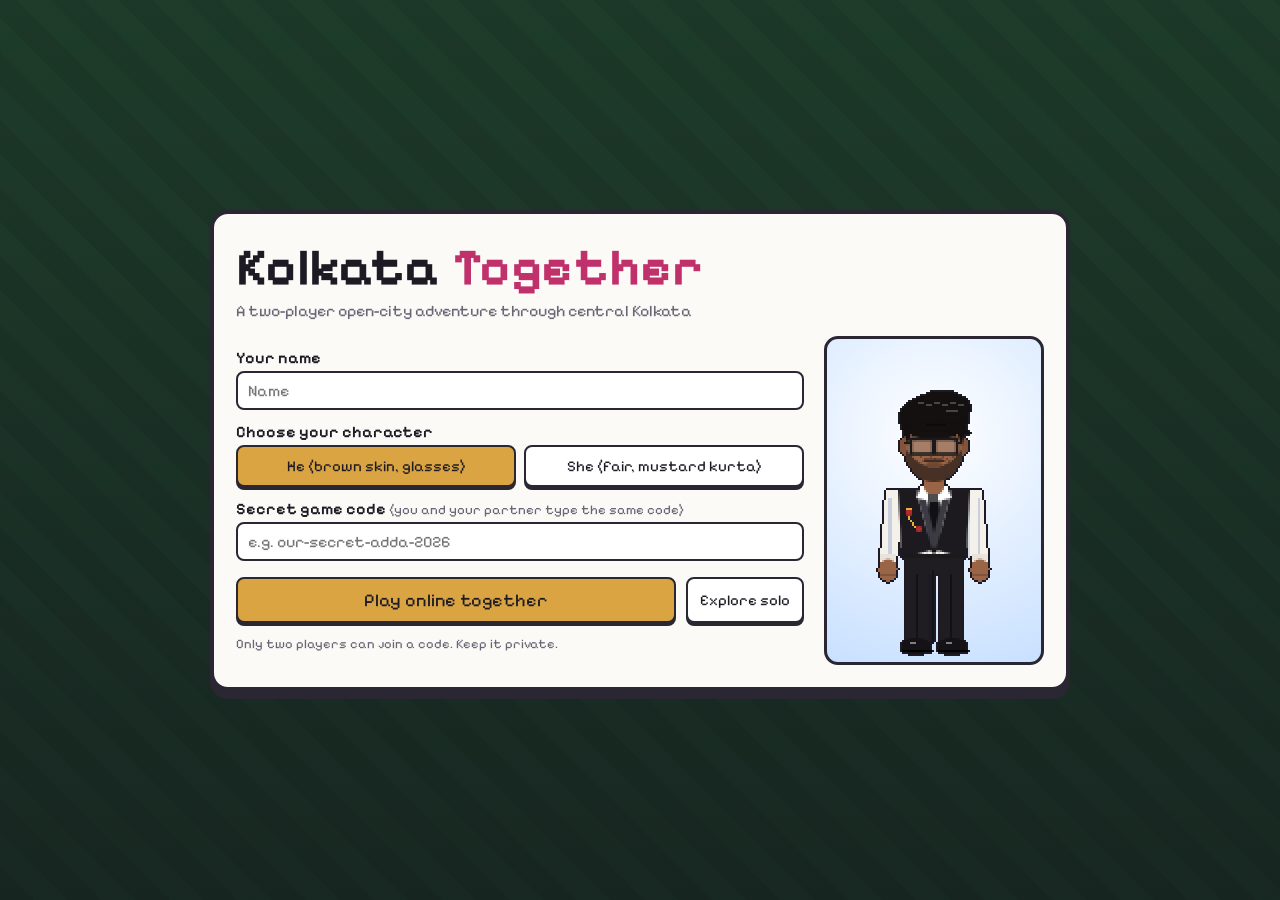
==== index.html @ 5ffae147 "Kolkata Together: two-player open-city game set in central Kolkata Original pixel-art top-down world" ====
<!doctype html>
<html lang="en">
<head>
  <meta charset="utf-8">
  <meta name="viewport" content="width=device-width, initial-scale=1, maximum-scale=1, user-scalable=no, viewport-fit=cover">
  <title>Kolkata Together</title>
  <meta name="theme-color" content="#1d1a24">
  <link rel="preconnect" href="https://fonts.googleapis.com">
  <link href="https://fonts.googleapis.com/css2?family=Pixelify+Sans:wght@400;600;700&display=swap" rel="stylesheet">
  <link rel="stylesheet" href="style.css">
</head>
<body>
  <canvas id="game"></canvas>

  <!-- HUD -->
  <div id="hud" class="hidden">
    <div id="hud-left">
      <div id="hud-money" class="chip">₹0</div>
      <div id="hud-bank" class="chip small">Bank ₹0</div>
      <div id="hud-bars"><div class="bar"><span>❤</span><i id="bar-health"></i></div><div class="bar"><span>🍽</span><i id="bar-hunger"></i></div></div>
      <div id="hud-weapon" class="chip small hidden"></div>
    </div>
    <div id="hud-right">
      <div id="hud-clock" class="chip">10:00</div>
      <div id="hud-wanted"></div>
      <div id="hud-net" class="chip small">offline</div>
    </div>
    <div id="banner" class="hidden"></div>
    <div id="prompt" class="hidden"></div>
    <div id="bigtext" class="hidden"></div>
    <div id="toasts"></div>
    <div id="hud-buttons">
      <button id="btn-phone" title="Phone (P)">📱</button>
      <button id="btn-chat" title="Chat (T)">💬<b id="chat-badge" class="hidden">!</b></button>
      <button id="btn-call" title="Voice call (V)">📞</button>
      <button id="btn-camera" title="Selfie (C)">📷</button>
      <button id="btn-help" title="Controls (H)">❔</button>
    </div>
  </div>

  <!-- dialogue box -->
  <div id="dialog" class="hidden"><div id="dialog-name"></div><div id="dialog-text"></div><div id="dialog-next">▼</div></div>

  <!-- chat -->
  <div id="chat" class="panel hidden">
    <div class="panel-head">Chat with <span id="chat-partner">partner</span><button class="x" data-close="chat">✕</button></div>
    <div id="chat-log"></div>
    <form id="chat-form"><input id="chat-input" maxlength="300" autocomplete="off" placeholder="Type a message…"><button>Send</button></form>
  </div>

  <!-- call bar -->
  <div id="callbar" class="hidden"><span id="call-state">Calling…</span><button id="call-accept" class="hidden">Accept</button><button id="call-mute">Mute</button><button id="call-end" class="danger">Hang up</button></div>

  <!-- generic modal (shops, phone apps, bank, menus …) -->
  <div id="modal" class="hidden"><div id="modal-box"></div></div>

  <!-- lobby -->
  <div id="lobby">
    <div class="lobby-card">
      <h1>Kolkata <span>Together</span></h1>
      <p class="sub">A two-player open-city adventure through central Kolkata</p>
      <div class="lobby-grid">
        <div>
          <label>Your name</label><input id="lob-name" maxlength="16" placeholder="Name">
          <label>Choose your character</label>
          <div id="lob-chars"></div>
          <label>Secret game code <small>(you and your partner type the same code)</small></label>
          <input id="lob-code" maxlength="40" placeholder="e.g. our-secret-adda-2026">
          <div class="lobby-actions"><button id="lob-online" class="primary">Play online together</button><button id="lob-solo">Explore solo</button></div>
          <p class="hint">Only two players can join a code. Keep it private.</p>
        </div>
        <div id="lob-preview"><canvas id="lob-portrait" width="96" height="144"></canvas></div>
      </div>
    </div>
  </div>

  <!-- touch controls -->
  <div id="touch" class="hidden">
    <div id="stick"><div id="knob"></div></div>
    <div id="tbtns"><button data-k="e">E</button><button data-k="f">F</button><button data-k="space">⚡</button><button data-k="shift">Run</button></div>
  </div>

  <script src="vendor/peerjs.min.js"></script>
  <script type="module" src="js/main.js"></script>
</body>
</html>
---- style.css ----
:root {
  --ink: #1d1a24; --paper: #fbfaf6; --line: #2a2733; --accent: #d9a441; --accent2: #c0306a; --blue: #2f6fd0;
  --good: #3a9a4a; --bad: #d42a2a; --muted: #6b6676;
  --font: 'Pixelify Sans', ui-monospace, 'Courier New', monospace;
}
* { box-sizing: border-box; }
html, body { margin: 0; height: 100%; overflow: hidden; background: #101014; color: var(--ink); font-family: var(--font); -webkit-tap-highlight-color: transparent; }
canvas#game { position: fixed; inset: 0; width: 100vw; height: 100vh; image-rendering: pixelated; display: block; touch-action: none; }
button { font-family: var(--font); font-size: 15px; cursor: pointer; border: 2px solid var(--line); background: #fff; color: var(--ink); border-radius: 8px; padding: 6px 12px; box-shadow: 0 3px 0 var(--line); }
button:active { transform: translateY(2px); box-shadow: 0 1px 0 var(--line); }
button.primary { background: var(--accent); }
button.danger { background: #f6c8c8; }
button:disabled { opacity: .45; cursor: default; }
input, select { font-family: var(--font); font-size: 16px; padding: 8px 10px; border: 2px solid var(--line); border-radius: 8px; width: 100%; background: #fff; color: var(--ink); }
.hidden { display: none !important; }

/* ---------- HUD ---------- */
#hud { position: fixed; inset: 0; pointer-events: none; }
#hud-left { position: absolute; left: 12px; top: 12px; display: flex; flex-direction: column; gap: 6px; align-items: flex-start; }
#hud-right { position: absolute; right: 12px; top: 12px; display: flex; flex-direction: column; gap: 6px; align-items: flex-end; }
.chip { background: rgba(251,250,246,.94); border: 2px solid var(--line); border-radius: 10px; padding: 4px 10px; font-size: 20px; font-weight: 700; box-shadow: 0 3px 0 var(--line); }
.chip.small { font-size: 14px; font-weight: 600; }
#hud-money { color: #1f7a3a; }
#hud-bars { display: flex; flex-direction: column; gap: 4px; }
.bar { width: 150px; height: 14px; background: rgba(0,0,0,.45); border: 2px solid var(--line); border-radius: 7px; position: relative; overflow: hidden; }
.bar span { position: absolute; left: 3px; top: -3px; font-size: 11px; z-index: 2; }
.bar i { position: absolute; inset: 0; width: 100%; background: linear-gradient(#ff6a6a, #d42a2a); }
#bar-hunger { background: linear-gradient(#ffd47a, #e8a030); }
#hud-wanted { font-size: 26px; letter-spacing: 2px; text-shadow: 0 2px 0 #000; color: #ffd94a; min-height: 30px; }
#hud-wanted.flash { animation: flash .5s infinite; }
@keyframes flash { 50% { color: #ff4040; } }
#banner { position: absolute; left: 50%; top: 16px; transform: translateX(-50%); background: var(--paper); border: 3px solid var(--line); border-radius: 12px; padding: 6px 20px; font-size: 20px; font-weight: 700; box-shadow: 0 4px 0 var(--line); white-space: nowrap; max-width: 70vw; overflow: hidden; text-overflow: ellipsis; }
#banner small { display: block; font-size: 12px; font-weight: 400; color: var(--muted); text-align: center; }
#prompt { position: absolute; left: 50%; bottom: 120px; transform: translateX(-50%); background: rgba(29,26,36,.9); color: #fff; border-radius: 10px; padding: 6px 14px; font-size: 16px; border: 2px solid #fff; }
#prompt b { background: #fff; color: var(--ink); border-radius: 5px; padding: 0 6px; margin-right: 6px; }
#bigtext { position: absolute; left: 0; right: 0; top: 38%; text-align: center; font-size: clamp(36px, 8vw, 84px); font-weight: 700; color: #fff; text-shadow: 0 4px 0 #000, 0 0 24px rgba(0,0,0,.6); letter-spacing: 3px; }
#bigtext small { display: block; font-size: 20px; letter-spacing: 0; }
#toasts { position: absolute; left: 50%; top: 70px; transform: translateX(-50%); display: flex; flex-direction: column; gap: 6px; align-items: center; }
.toast { background: var(--paper); border: 2px solid var(--line); border-radius: 10px; padding: 5px 14px; font-size: 15px; box-shadow: 0 3px 0 var(--line); animation: pop .25s ease-out; }
@keyframes pop { from { transform: scale(.7); opacity: 0; } }
#hud-buttons { position: absolute; right: 12px; bottom: 12px; display: flex; gap: 8px; pointer-events: auto; }
#hud-buttons button { font-size: 22px; width: 48px; height: 48px; padding: 0; border-radius: 12px; position: relative; }
#chat-badge { position: absolute; top: -6px; right: -6px; background: var(--bad); color: #fff; border-radius: 50%; width: 20px; height: 20px; font-size: 13px; line-height: 20px; }

/* ---------- dialogue (HGSS style) ---------- */
#dialog { position: fixed; left: 50%; bottom: 18px; transform: translateX(-50%); width: min(720px, 94vw); background: var(--paper); border: 4px solid var(--line); border-radius: 14px; padding: 14px 18px 18px; box-shadow: inset 0 0 0 3px #c9d8f0, 0 5px 0 var(--line); font-size: 19px; line-height: 1.4; z-index: 30; }
#dialog-name { position: absolute; top: -16px; left: 16px; background: var(--blue); color: #fff; border: 3px solid var(--line); border-radius: 8px; padding: 0 10px; font-size: 15px; }
#dialog-next { position: absolute; right: 14px; bottom: 6px; animation: bob .6s infinite alternate; color: var(--accent2); }
@keyframes bob { to { transform: translateY(3px); } }

/* ---------- panels ---------- */
.panel { position: fixed; background: var(--paper); border: 3px solid var(--line); border-radius: 14px; box-shadow: 0 5px 0 var(--line); z-index: 25; }
.panel-head { background: var(--blue); color: #fff; padding: 8px 12px; border-radius: 10px 10px 0 0; font-weight: 700; display: flex; justify-content: space-between; align-items: center; }
.x { background: transparent; color: inherit; border: none; box-shadow: none; font-size: 18px; padding: 0 4px; }
#chat { left: 12px; bottom: 12px; width: min(380px, 92vw); height: min(420px, 60vh); display: flex; flex-direction: column; }
#chat-log { flex: 1; overflow-y: auto; padding: 10px; display: flex; flex-direction: column; gap: 6px; }
.msg { max-width: 82%; padding: 6px 10px; border-radius: 12px; border: 2px solid var(--line); font-size: 15px; word-wrap: break-word; }
.msg.me { align-self: flex-end; background: #d8f0c8; }
.msg.them { align-self: flex-start; background: #fff; }
.msg.sys { align-self: center; background: #f0ead8; font-size: 12px; border-style: dashed; }
.msg img { max-width: 100%; border-radius: 8px; image-rendering: pixelated; display: block; margin-top: 4px; }
#chat-form { display: flex; gap: 6px; padding: 8px; border-top: 2px solid var(--line); }
#callbar { position: fixed; top: 64px; left: 50%; transform: translateX(-50%); background: #1f7a3a; color: #fff; border: 3px solid var(--line); border-radius: 14px; padding: 8px 12px; display: flex; gap: 8px; align-items: center; z-index: 26; box-shadow: 0 4px 0 var(--line); }
#callbar button { padding: 4px 10px; font-size: 14px; }

/* ---------- modal ---------- */
#modal { position: fixed; inset: 0; background: rgba(10,8,16,.55); display: flex; align-items: center; justify-content: center; z-index: 40; padding: 10px; }
#modal-box { background: var(--paper); border: 4px solid var(--line); border-radius: 16px; box-shadow: 0 6px 0 var(--line); width: min(980px, 100%); max-height: 96vh; overflow: hidden; display: flex; flex-direction: column; }
.m-head { padding: 10px 16px; background: var(--mh, var(--blue)); color: var(--mhc, #fff); display: flex; justify-content: space-between; align-items: center; font-weight: 700; font-size: 20px; }
.m-head small { font-weight: 400; font-size: 13px; opacity: .85; display: block; }
.m-body { padding: 14px 16px; overflow-y: auto; }
.m-foot { padding: 10px 16px; border-top: 2px solid #e4e0d6; display: flex; gap: 8px; justify-content: flex-end; flex-wrap: wrap; align-items: center; }
.split { display: grid; grid-template-columns: 260px 1fr; gap: 16px; }
@media (max-width: 720px) { .split { grid-template-columns: 1fr; } }
.preview { background: radial-gradient(circle at 50% 35%, #fff 0, #e8f0ff 45%, #c8d8f0 100%); border: 3px solid var(--line); border-radius: 12px; display: flex; align-items: flex-end; justify-content: center; min-height: 330px; position: relative; overflow: hidden; }
.preview canvas { width: 192px; height: 288px; image-rendering: pixelated; }
.preview .floor { position: absolute; bottom: 0; left: 0; right: 0; height: 34px; background: #b8c8e0; border-top: 3px solid var(--line); }
.tabs { display: flex; gap: 6px; flex-wrap: wrap; margin-bottom: 10px; }
.tabs button { padding: 4px 10px; font-size: 14px; }
.tabs button.on { background: var(--accent); }
.items { display: grid; grid-template-columns: repeat(auto-fill, minmax(170px, 1fr)); gap: 8px; }
.item { border: 2px solid var(--line); border-radius: 10px; padding: 8px; background: #fff; cursor: pointer; display: flex; flex-direction: column; gap: 4px; font-size: 14px; }
.item:hover { background: #fff8e6; }
.item.sel { outline: 3px solid var(--accent2); }
.item .sw { height: 22px; border-radius: 6px; border: 2px solid var(--line); display: flex; overflow: hidden; }
.item .sw i { flex: 1; }
.item .price { font-weight: 700; color: #1f7a3a; }
.item .own { color: var(--blue); font-weight: 700; }
.swatches { display: flex; flex-wrap: wrap; gap: 6px; margin: 4px 0 12px; }
.swatches button { width: 34px; height: 34px; padding: 0; border-radius: 50%; }
.swatches button.on { outline: 3px solid var(--accent2); outline-offset: 2px; }
.opt-row { display: flex; flex-wrap: wrap; gap: 6px; margin: 4px 0 12px; }
.opt-row button { font-size: 13px; padding: 4px 9px; }
.opt-row button.on { background: var(--accent); }
h3 { margin: 6px 0 4px; font-size: 16px; }
.menu-list { display: flex; flex-direction: column; gap: 6px; }
.menu-row { display: flex; align-items: center; gap: 10px; padding: 6px 10px; border: 2px dashed rgba(127,127,127,.45); border-radius: 10px; background: rgba(127,127,127,.12); }
.menu-row canvas { width: 64px; height: 48px; image-rendering: pixelated; }
.menu-row .nm { flex: 1; font-size: 16px; }
.menu-row .pr { font-weight: 700; min-width: 64px; text-align: right; }
.scene-wrap { position: relative; background: #000; border: 3px solid var(--line); border-radius: 12px; overflow: hidden; }
.scene-wrap canvas { width: 100%; display: block; image-rendering: pixelated; aspect-ratio: 320 / 200; }
.kv { display: grid; grid-template-columns: auto 1fr; gap: 4px 16px; font-size: 16px; margin-bottom: 12px; }
.kv b { text-align: right; }
.row { display: flex; gap: 8px; flex-wrap: wrap; align-items: center; margin: 8px 0; }
.row input { width: 160px; }
.note { font-size: 13px; color: var(--muted); }

/* ---------- phone ---------- */
.phone { width: min(380px, 94vw); margin: 0 auto; background: #1d1a24; border-radius: 34px; padding: 14px; border: 3px solid #000; }
.phone-screen { background: linear-gradient(160deg, #ffd8a8, #f08fb0 50%, #8a6ad4); border-radius: 24px; min-height: 560px; max-height: 80vh; overflow-y: auto; padding: 14px; position: relative; }
.phone-top { display: flex; justify-content: space-between; color: #fff; font-size: 14px; text-shadow: 0 1px 0 #000; margin-bottom: 12px; }
.apps { display: grid; grid-template-columns: repeat(4, 1fr); gap: 14px 8px; }
.app { display: flex; flex-direction: column; align-items: center; gap: 4px; color: #fff; font-size: 12px; text-shadow: 0 1px 0 #000; cursor: pointer; background: none; border: none; box-shadow: none; padding: 0; }
.app i { font-style: normal; width: 56px; height: 56px; border-radius: 16px; display: flex; align-items: center; justify-content: center; font-size: 28px; border: 2px solid rgba(0,0,0,.4); box-shadow: 0 3px 0 rgba(0,0,0,.35); }
.app-screen { background: #fff; border-radius: 16px; padding: 12px; min-height: 480px; }
.app-screen h2 { margin: 0 0 10px; font-size: 20px; }
.dest { display: flex; justify-content: space-between; align-items: center; padding: 8px; border-bottom: 1px solid #eee; font-size: 15px; gap: 8px; }
.dest button { font-size: 13px; padding: 3px 9px; }
#map-canvas { width: 100%; image-rendering: pixelated; border: 2px solid var(--line); border-radius: 10px; touch-action: none; }

/* ---------- lobby ---------- */
#lobby { position: fixed; inset: 0; z-index: 50; display: flex; align-items: center; justify-content: center; padding: 14px; background:
  linear-gradient(rgba(16,14,24,.55), rgba(16,14,24,.75)), repeating-linear-gradient(45deg, #2a6a3a 0 24px, #2f7440 24px 48px); overflow-y: auto; }
.lobby-card { background: var(--paper); border: 4px solid var(--line); border-radius: 18px; box-shadow: 0 8px 0 var(--line); width: min(860px, 100%); padding: 22px; }
.lobby-card h1 { margin: 0; font-size: clamp(32px, 6vw, 52px); letter-spacing: 1px; }
.lobby-card h1 span { color: var(--accent2); }
.sub { margin: 2px 0 16px; color: var(--muted); }
.lobby-grid { display: grid; grid-template-columns: 1fr 220px; gap: 20px; }
@media (max-width: 640px) { .lobby-grid { grid-template-columns: 1fr; } #lob-preview { order: -1; } }
.lobby-card label { display: block; margin: 12px 0 4px; font-weight: 600; }
.lobby-card label small { font-weight: 400; color: var(--muted); }
#lob-chars { display: flex; gap: 8px; }
#lob-chars button { flex: 1; padding: 10px; }
#lob-chars button.on { background: var(--accent); }
.lobby-actions { display: flex; gap: 10px; margin-top: 16px; flex-wrap: wrap; }
.lobby-actions .primary { flex: 1; font-size: 18px; padding: 10px; }
.hint { font-size: 13px; color: var(--muted); }
#lob-preview { background: radial-gradient(circle at 50% 30%, #fff, #c8e0ff); border: 3px solid var(--line); border-radius: 14px; display: flex; align-items: flex-end; justify-content: center; min-height: 300px; }
#lob-portrait { width: 192px; height: 288px; image-rendering: pixelated; }

/* ---------- touch ---------- */
#touch { position: fixed; inset: 0; pointer-events: none; z-index: 20; }
#stick { position: absolute; left: 22px; bottom: 30px; width: 130px; height: 130px; border-radius: 50%; background: rgba(255,255,255,.18); border: 3px solid rgba(255,255,255,.5); pointer-events: auto; touch-action: none; }
#knob { position: absolute; left: 40px; top: 40px; width: 50px; height: 50px; border-radius: 50%; background: rgba(255,255,255,.7); border: 3px solid var(--line); }
#tbtns { position: absolute; right: 18px; bottom: 76px; display: grid; grid-template-columns: repeat(2, 64px); gap: 10px; pointer-events: auto; }
#tbtns button { height: 56px; font-size: 18px; border-radius: 50%; opacity: .85; touch-action: none; }

.heist-dial { width: 220px; height: 220px; margin: 10px auto; display: block; }
.golf-canvas { width: 100%; image-rendering: pixelated; border: 3px solid var(--line); border-radius: 10px; }

/* ---------- small screens ---------- */
@media (max-width: 640px) {
  .chip { font-size: 15px; padding: 3px 8px; }
  .chip.small { font-size: 12px; }
  .bar { width: 110px; height: 11px; }
  #banner { top: auto; bottom: 236px; font-size: 15px; padding: 4px 12px; max-width: 86vw; }
  #banner small { font-size: 10px; white-space: normal; }
  #hud-buttons { left: 50%; right: auto; transform: translateX(-50%); bottom: 8px; gap: 6px; }
  #hud-buttons button { width: 42px; height: 42px; font-size: 19px; }
  #tbtns { bottom: 66px; grid-template-columns: repeat(2, 58px); gap: 8px; }
  #tbtns button { height: 52px; font-size: 16px; }
  #stick { bottom: 62px; left: 14px; width: 120px; height: 120px; }
  #knob { left: 35px; top: 35px; }
  #prompt { bottom: 200px; font-size: 14px; }
  #dialog { font-size: 16px; bottom: 200px; }
}
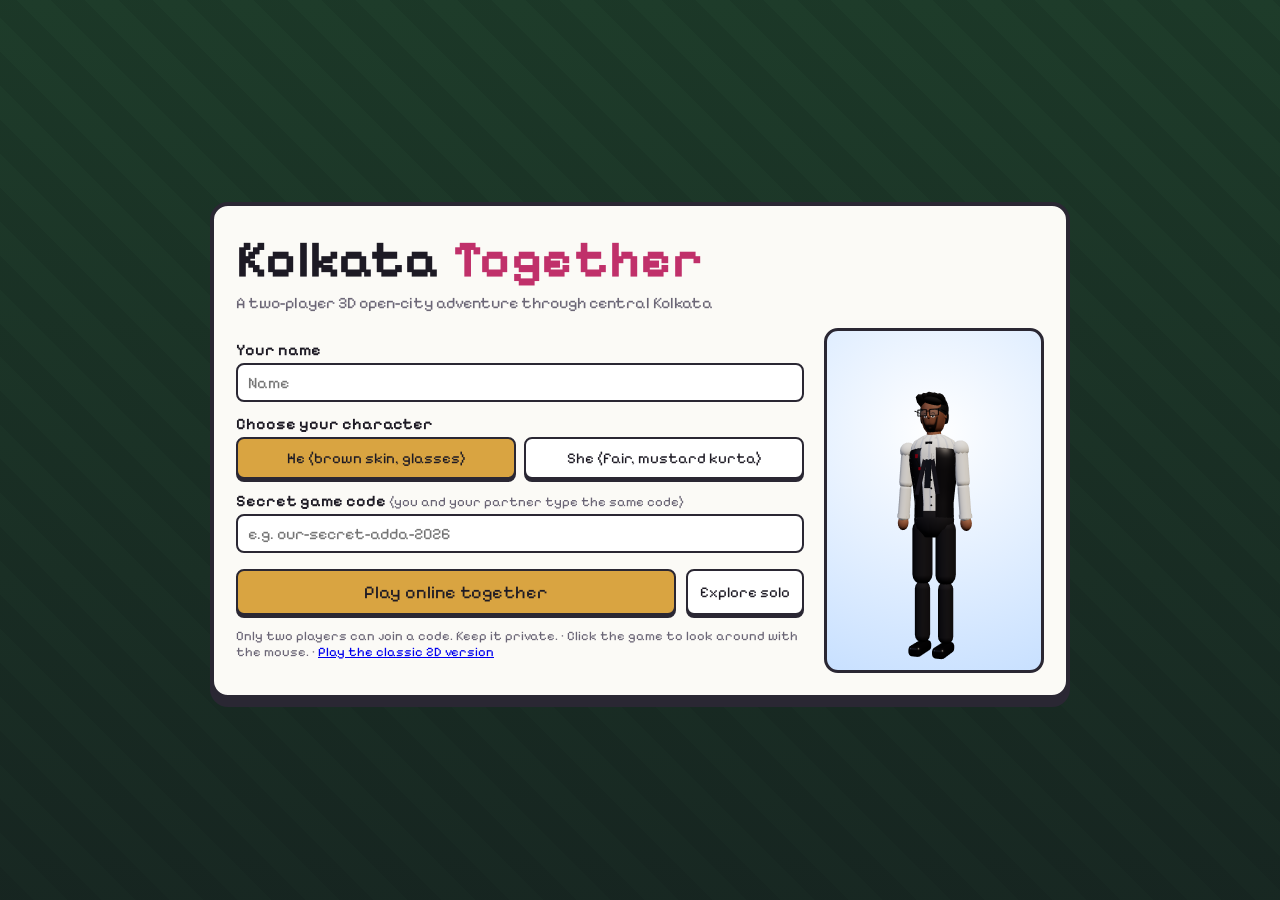
==== commit e88aab84: "Add the 3D version: real-time 3D Kolkata with GTA-style camera - Three.js renderer with physically b" ====
--- a/index.html
+++ b/index.html
@@ -8,9 +8,12 @@
   <link rel="preconnect" href="https://fonts.googleapis.com">
   <link href="https://fonts.googleapis.com/css2?family=Pixelify+Sans:wght@400;600;700&display=swap" rel="stylesheet">
   <link rel="stylesheet" href="style.css">
+  <script type="importmap">{ "imports": { "three": "./vendor/three/three.module.js", "three/addons/": "./vendor/three/addons/" } }</script>
 </head>
 <body>
-  <canvas id="game"></canvas>
+  <canvas id="game" class="three"></canvas>
+  <canvas id="radar" width="200" height="200" class="hidden"></canvas>
+  <div id="ptag" class="tag partner"></div><div id="stag" class="tag speech"></div>
 
   <!-- HUD -->
   <div id="hud" class="hidden">
@@ -58,7 +61,7 @@
   <div id="lobby">
     <div class="lobby-card">
       <h1>Kolkata <span>Together</span></h1>
-      <p class="sub">A two-player open-city adventure through central Kolkata</p>
+      <p class="sub">A two-player 3D open-city adventure through central Kolkata</p>
       <div class="lobby-grid">
         <div>
           <label>Your name</label><input id="lob-name" maxlength="16" placeholder="Name">
@@ -67,7 +70,7 @@
           <label>Secret game code <small>(you and your partner type the same code)</small></label>
           <input id="lob-code" maxlength="40" placeholder="e.g. our-secret-adda-2026">
           <div class="lobby-actions"><button id="lob-online" class="primary">Play online together</button><button id="lob-solo">Explore solo</button></div>
-          <p class="hint">Only two players can join a code. Keep it private.</p>
+          <p class="hint">Only two players can join a code. Keep it private. · Click the game to look around with the mouse. · <a href="classic.html">Play the classic 2D version</a></p>
         </div>
         <div id="lob-preview"><canvas id="lob-portrait" width="96" height="144"></canvas></div>
       </div>
@@ -81,6 +84,6 @@
   </div>
 
   <script src="vendor/peerjs.min.js"></script>
-  <script type="module" src="js/main.js"></script>
+  <script type="module" src="js3d/game3d.js"></script>
 </body>
 </html>
--- a/style.css
+++ b/style.css
@@ -165,3 +165,13 @@
   #prompt { bottom: 200px; font-size: 14px; }
   #dialog { font-size: 16px; bottom: 200px; }
 }
+
+/* ---------- 3D version ---------- */
+canvas#game.three { image-rendering: auto; }
+#radar { position: fixed; left: 14px; bottom: 14px; width: 170px; height: 170px; z-index: 5; filter: drop-shadow(0 3px 6px rgba(0,0,0,.5)); pointer-events: none; }
+.tag { position: fixed; transform: translate(-50%, -100%); pointer-events: none; display: none; z-index: 4; white-space: nowrap; font-family: var(--font); }
+.tag.partner { background: rgba(29,26,36,.82); color: #ffd94a; border: 2px solid #ffd94a; border-radius: 8px; padding: 1px 8px; font-size: 15px; font-weight: 700; }
+.tag.speech { background: #fbfaf6; color: var(--ink); border: 2px solid var(--line); border-radius: 10px; padding: 3px 10px; font-size: 14px; max-width: 260px; white-space: normal; }
+#lob-portrait { width: 192px; height: 288px; image-rendering: auto; }
+.preview canvas { image-rendering: auto; }
+@media (max-width: 640px) { #radar { width: 120px; height: 120px; left: 10px; bottom: 190px; } }
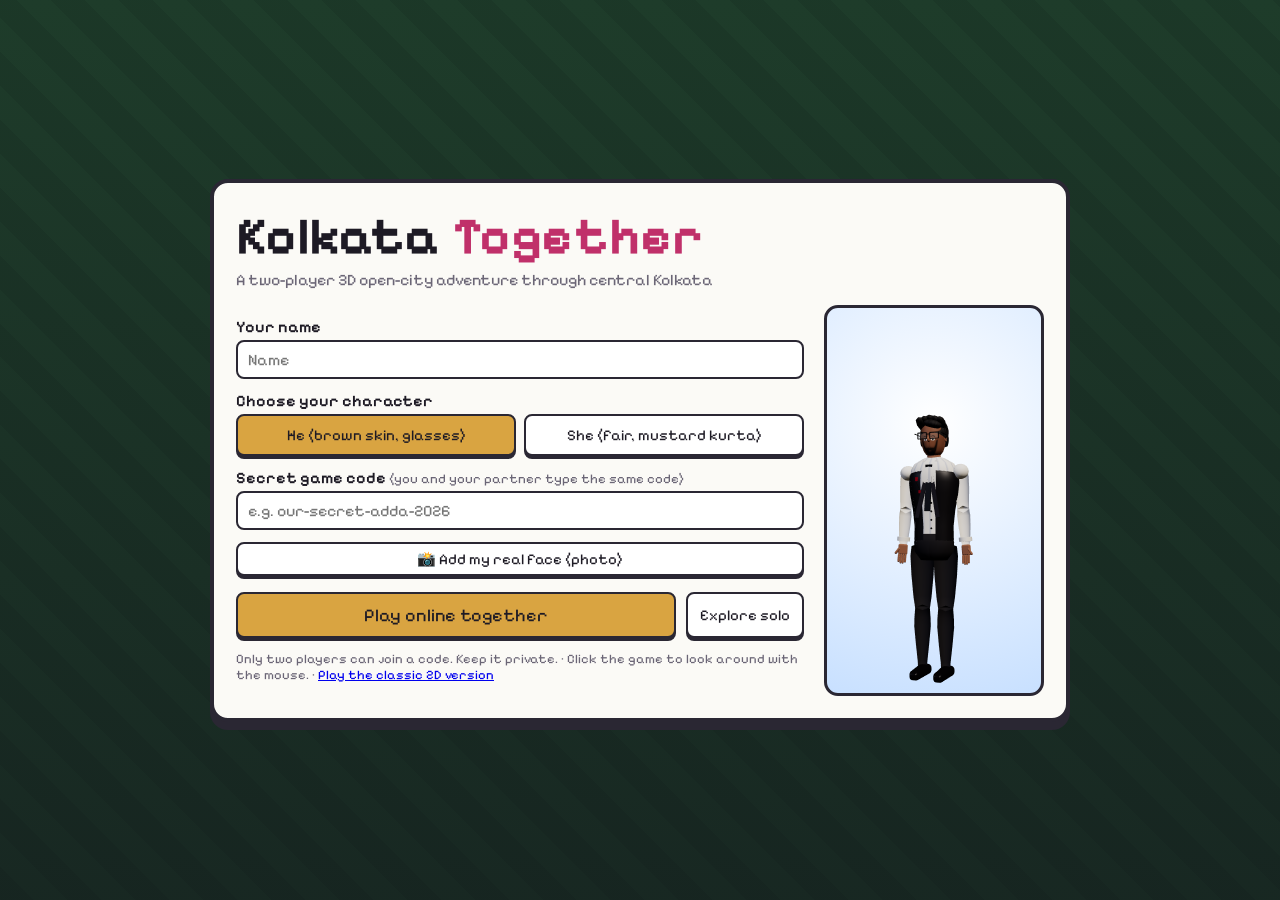
==== commit 1846c14e: "More realistic characters: real photo faces, sculpted bodies, real hair - Players can put their own " ====
--- a/index.html
+++ b/index.html
@@ -69,6 +69,7 @@
           <div id="lob-chars"></div>
           <label>Secret game code <small>(you and your partner type the same code)</small></label>
           <input id="lob-code" maxlength="40" placeholder="e.g. our-secret-adda-2026">
+          <button id="lob-face" style="margin-top:12px;width:100%">📸 Add my real face (photo)</button>
           <div class="lobby-actions"><button id="lob-online" class="primary">Play online together</button><button id="lob-solo">Explore solo</button></div>
           <p class="hint">Only two players can join a code. Keep it private. · Click the game to look around with the mouse. · <a href="classic.html">Play the classic 2D version</a></p>
         </div>
--- a/style.css
+++ b/style.css
@@ -64,7 +64,7 @@
 #callbar button { padding: 4px 10px; font-size: 14px; }
 
 /* ---------- modal ---------- */
-#modal { position: fixed; inset: 0; background: rgba(10,8,16,.55); display: flex; align-items: center; justify-content: center; z-index: 40; padding: 10px; }
+#modal { position: fixed; inset: 0; background: rgba(10,8,16,.55); display: flex; align-items: center; justify-content: center; z-index: 60; padding: 10px; }
 #modal-box { background: var(--paper); border: 4px solid var(--line); border-radius: 16px; box-shadow: 0 6px 0 var(--line); width: min(980px, 100%); max-height: 96vh; overflow: hidden; display: flex; flex-direction: column; }
 .m-head { padding: 10px 16px; background: var(--mh, var(--blue)); color: var(--mhc, #fff); display: flex; justify-content: space-between; align-items: center; font-weight: 700; font-size: 20px; }
 .m-head small { font-weight: 400; font-size: 13px; opacity: .85; display: block; }
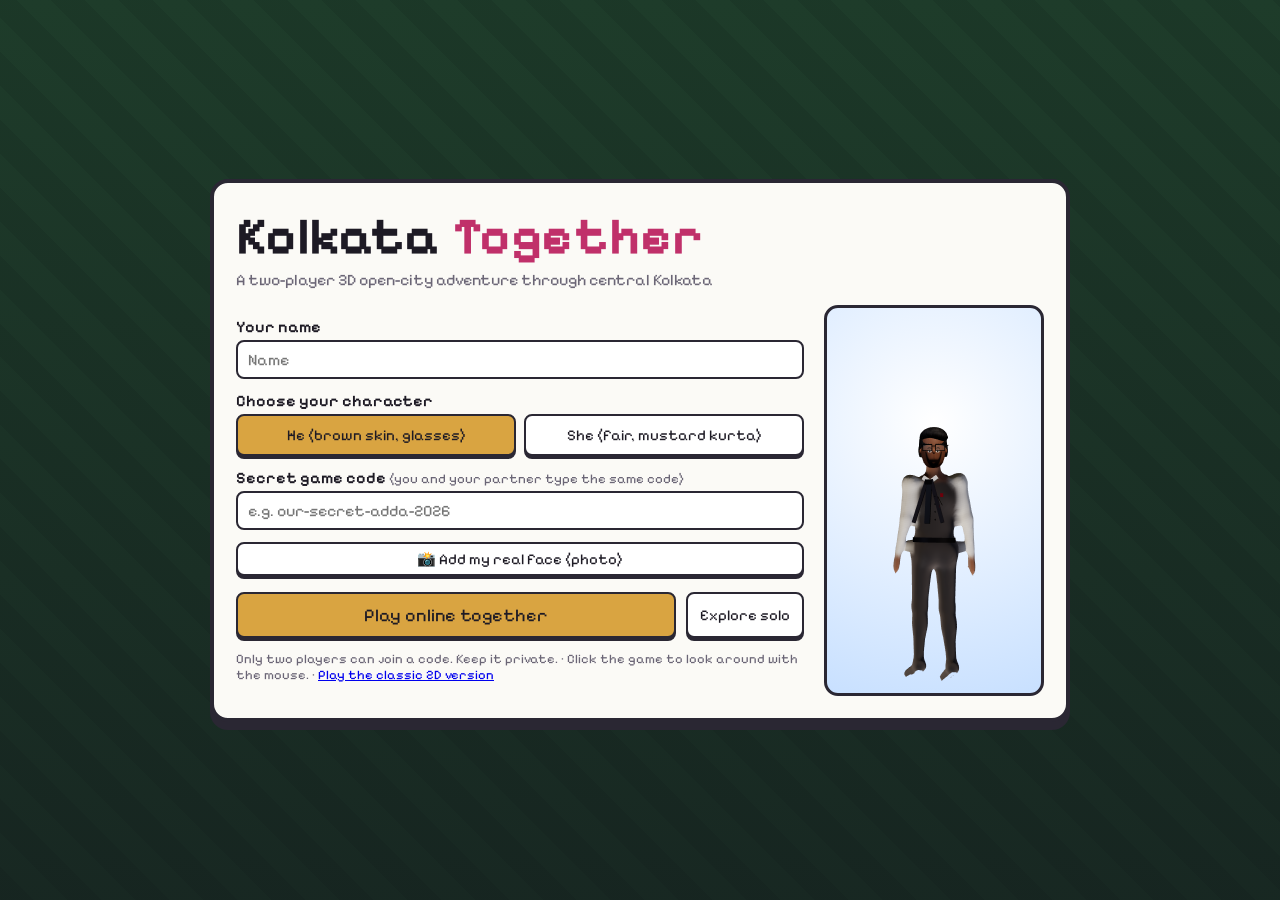
==== commit b0add314: "Smooth animated characters, action menu, helicopters, guns, robberies - New character system: one sm" ====
--- a/index.html
+++ b/index.html
@@ -5,6 +5,10 @@
   <meta name="viewport" content="width=device-width, initial-scale=1, maximum-scale=1, user-scalable=no, viewport-fit=cover">
   <title>Kolkata Together</title>
   <meta name="theme-color" content="#1d1a24">
+  <link rel="manifest" href="manifest.webmanifest">
+  <link rel="icon" href="icon-192.png">
+  <link rel="apple-touch-icon" href="icon-192.png">
+  <meta name="apple-mobile-web-app-capable" content="yes">
   <link rel="preconnect" href="https://fonts.googleapis.com">
   <link href="https://fonts.googleapis.com/css2?family=Pixelify+Sans:wght@400;600;700&display=swap" rel="stylesheet">
   <link rel="stylesheet" href="style.css">
@@ -42,7 +46,7 @@
   </div>
 
   <!-- dialogue box -->
-  <div id="dialog" class="hidden"><div id="dialog-name"></div><div id="dialog-text"></div><div id="dialog-next">▼</div></div>
+  <div id="dialog" class="hidden"><div id="dialog-name"></div><div id="dialog-text"></div><div id="dialog-next">tap to skip</div></div>
 
   <!-- chat -->
   <div id="chat" class="panel hidden">
@@ -81,10 +85,11 @@
   <!-- touch controls -->
   <div id="touch" class="hidden">
     <div id="stick"><div id="knob"></div></div>
-    <div id="tbtns"><button data-k="e">E</button><button data-k="f">F</button><button data-k="space">⚡</button><button data-k="shift">Run</button></div>
+    <div id="tbtns"><button data-k="e" class="abtn">A</button><button data-k="f" class="bbtn">B</button><button data-k="space">⚡</button><button data-k="shift">Run</button></div>
   </div>
 
   <script src="vendor/peerjs.min.js"></script>
   <script type="module" src="js3d/game3d.js"></script>
+  <script>if ('serviceWorker' in navigator) addEventListener('load', () => navigator.serviceWorker.register('sw.js').catch(() => {}));</script>
 </body>
 </html>
--- a/style.css
+++ b/style.css
@@ -175,3 +175,16 @@
 #lob-portrait { width: 192px; height: 288px; image-rendering: auto; }
 .preview canvas { image-rendering: auto; }
 @media (max-width: 640px) { #radar { width: 120px; height: 120px; left: 10px; bottom: 190px; } }
+
+#tbtns .abtn { background: #3ab84a; color: #fff; font-weight: 700; font-size: 22px; }
+#tbtns .bbtn { background: #d84a4a; color: #fff; font-weight: 700; font-size: 22px; }
+#dialog-next { font-size: 12px; }
+
+/* action menu shown when you press A next to someone */
+#actmenu { position: fixed; left: 50%; bottom: 150px; transform: translateX(-50%); z-index: 28; background: rgba(20,18,28,.88); border: 3px solid #fff; border-radius: 18px; padding: 8px 10px 10px; box-shadow: 0 6px 20px rgba(0,0,0,.5); animation: pop .15s ease-out; max-width: 96vw; }
+#actmenu .am-title { color: #ffd94a; font-weight: 700; text-align: center; margin-bottom: 6px; font-size: 15px; }
+#actmenu .am-row { display: flex; gap: 8px; flex-wrap: wrap; justify-content: center; }
+#actmenu button { display: flex; flex-direction: column; align-items: center; gap: 2px; min-width: 72px; padding: 8px 6px; border-radius: 14px; font-size: 13px; position: relative; touch-action: manipulation; }
+#actmenu button i { font-style: normal; font-size: 26px; line-height: 1; }
+#actmenu button b { position: absolute; top: 3px; right: 6px; font-size: 11px; opacity: .6; }
+@media (max-width: 640px) { #actmenu { bottom: 250px; } #actmenu button { min-width: 62px; } }
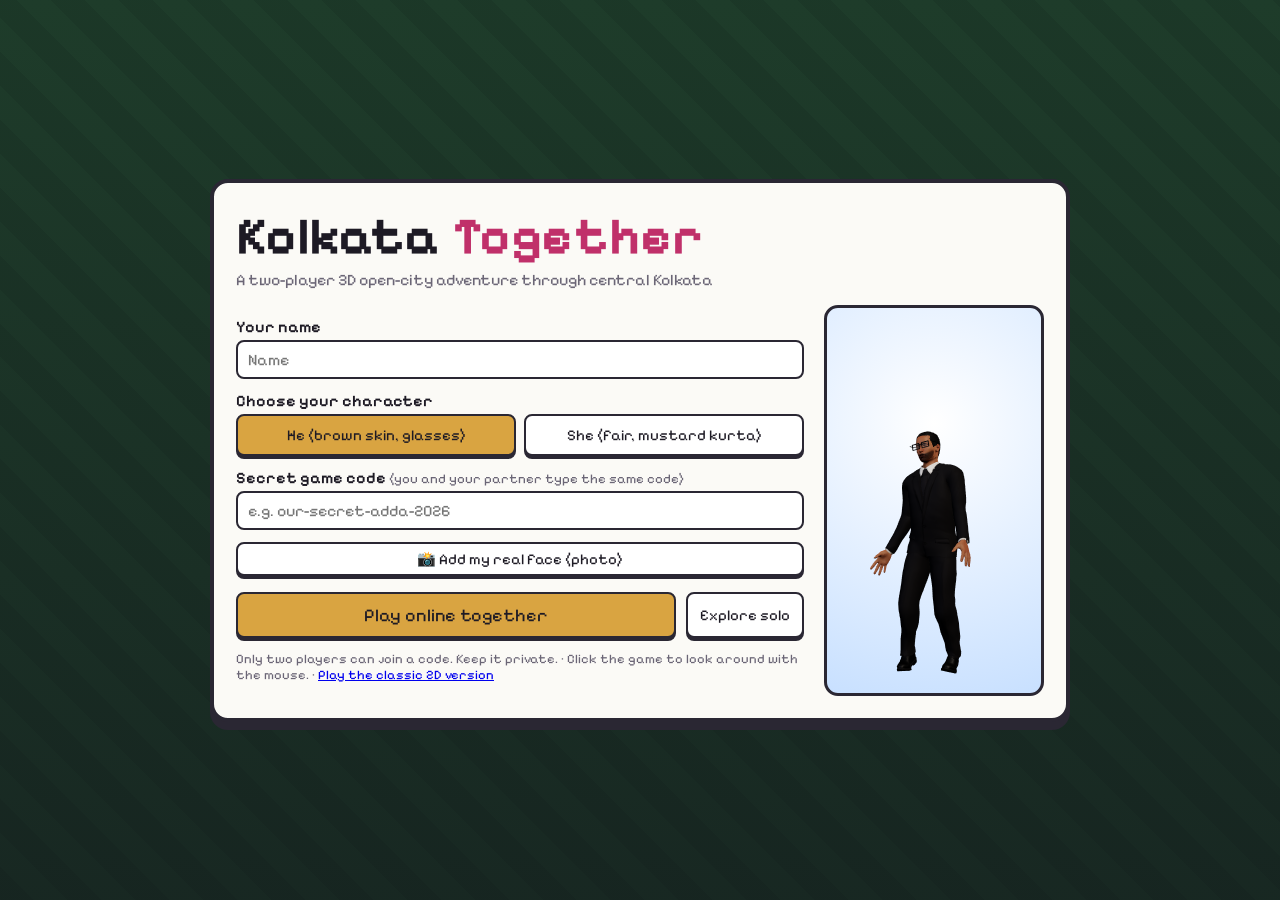
==== commit e24db090: "Full-screen map and Free Fire/BGMI-style running - MAP button (and tapping the minimap, or M) opens " ====
--- a/index.html
+++ b/index.html
@@ -17,6 +17,8 @@
 <body>
   <canvas id="game" class="three"></canvas>
   <canvas id="radar" width="200" height="200" class="hidden"></canvas>
+  <button id="btn-map" class="chip hidden" title="Map (M)">🗺 MAP</button>
+  <div id="bigmap" class="hidden"><canvas id="bigmap-cv"></canvas><div id="bigmap-bar"><b>KOLKATA</b><span>Tap a place to set a waypoint · drag to pan · pinch/scroll to zoom</span><button id="bigmap-close">✕</button></div></div>
   <div id="ptag" class="tag partner"></div><div id="stag" class="tag speech"></div>
 
   <!-- HUD -->
@@ -85,7 +87,8 @@
   <!-- touch controls -->
   <div id="touch" class="hidden">
     <div id="stick"><div id="knob"></div></div>
-    <div id="tbtns"><button data-k="e" class="abtn">A</button><button data-k="f" class="bbtn">B</button><button data-k="space">⚡</button><button data-k="shift">Run</button></div>
+    <div id="tbtns"><button data-k="e" class="abtn">A</button><button data-k="f" class="bbtn">B</button><button data-k="space">⚡</button><button data-k="run" id="runbtn" class="runbtn">🏃<small>RUN</small></button></div>
+    <div id="autorun" class="hidden">🔒 AUTO-RUN</div>
   </div>
 
   <script src="vendor/peerjs.min.js"></script>
--- a/style.css
+++ b/style.css
@@ -188,3 +188,20 @@
 #actmenu button i { font-style: normal; font-size: 26px; line-height: 1; }
 #actmenu button b { position: absolute; top: 3px; right: 6px; font-size: 11px; opacity: .6; }
 @media (max-width: 640px) { #actmenu { bottom: 250px; } #actmenu button { min-width: 62px; } }
+
+/* ---- run button (Free Fire / BGMI style) ---- */
+#tbtns .runbtn { background: #f2a33a; color: #1b1205; font-size: 22px; line-height: 1; display: flex; flex-direction: column; align-items: center; justify-content: center; }
+#tbtns .runbtn small { font-size: 10px; font-weight: 800; letter-spacing: .5px; }
+#tbtns .runbtn.on { background: #ff6a1a; color: #fff; box-shadow: 0 0 0 4px rgba(255,170,60,.55), 0 0 18px rgba(255,120,30,.8); }
+#autorun { position: fixed; left: 34px; bottom: 172px; z-index: 21; background: rgba(255,106,26,.92); color: #fff; font: 800 12px sans-serif; padding: 6px 10px; border-radius: 14px; letter-spacing: .5px; pointer-events: none; }
+#stick.lockzone::after { content: '🔒'; position: absolute; left: 50%; top: -34px; transform: translateX(-50%); font-size: 22px; filter: drop-shadow(0 2px 3px #000); }
+@media (max-width: 640px) { #autorun { bottom: 196px; left: 20px; } }
+/* ---- map button + full map ---- */
+#btn-map { position: fixed; top: 118px; right: 14px; z-index: 6; font-weight: 800; cursor: pointer; }
+#bigmap { position: fixed; inset: 0; z-index: 55; background: #0d1410; touch-action: none; }
+#bigmap-cv { width: 100%; height: 100%; display: block; cursor: crosshair; }
+#bigmap-bar { position: absolute; top: 0; left: 0; right: 0; display: flex; gap: 12px; align-items: center; padding: 10px 14px; background: linear-gradient(#000c, #0000); color: #fff; font: 13px sans-serif; }
+#bigmap-bar b { font-size: 16px; letter-spacing: 2px; }
+#bigmap-bar span { opacity: .8; flex: 1; }
+#bigmap-close { font-size: 20px; width: 42px; height: 42px; border-radius: 50%; border: 0; background: #fff; color: #111; cursor: pointer; }
+#radar { pointer-events: auto; cursor: pointer; }
